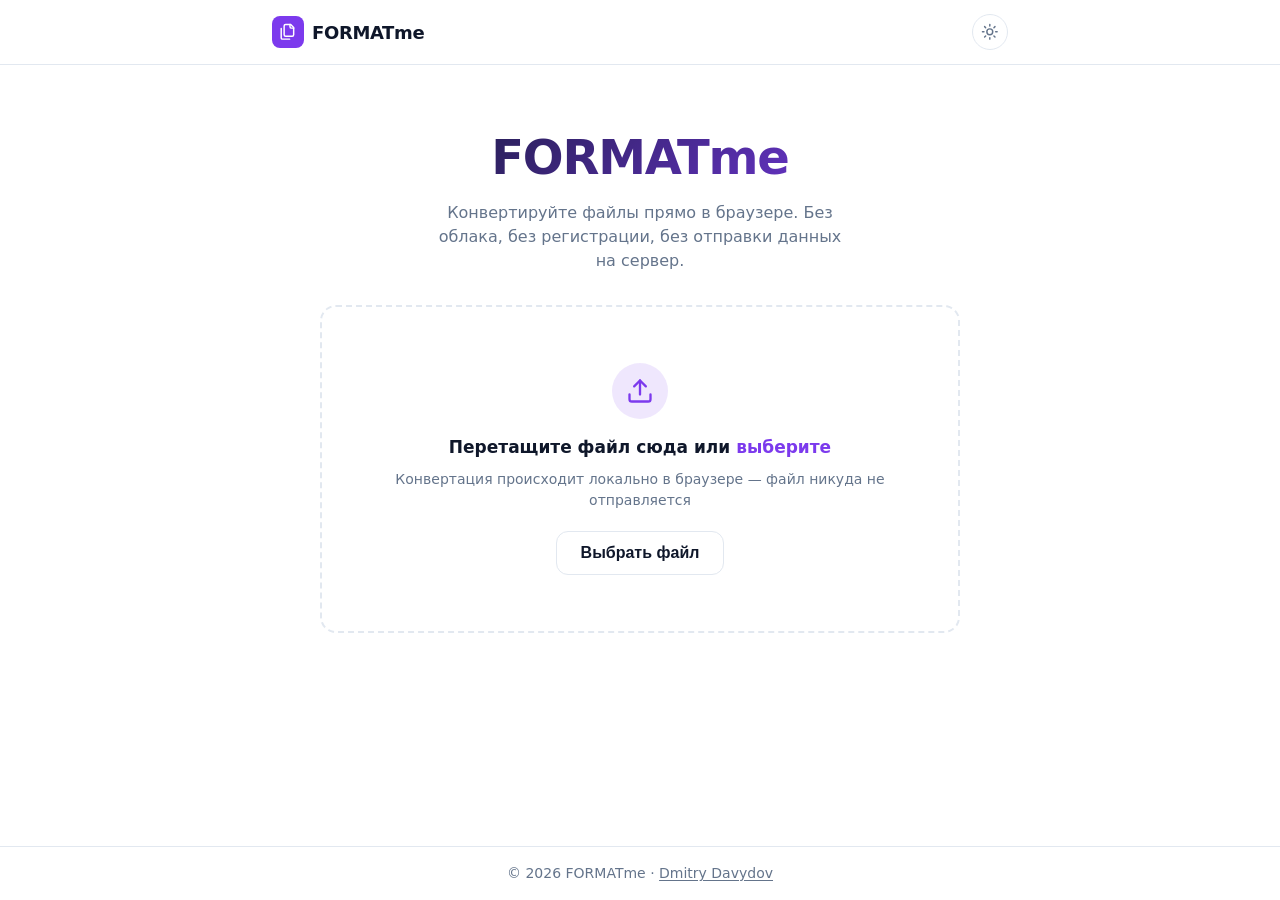
==== index.html @ 0b9e1bb4 "v1.0.0 init" ====
<!doctype html>
<html lang="ru">
  <head>
    <meta charset="utf-8" />
    <meta name="viewport" content="width=device-width, initial-scale=1" />
    <title>FORMATme — конвертация файлов в браузере</title>
    <meta
      name="description"
      content="Конвертируйте файлы прямо в браузере. Без облака, без регистрации, без отправки данных на сервер."
    />
    <link rel="stylesheet" href="style.css" />
    <script defer src="app.js"></script>
  </head>
  <body>
    <div class="page">
      <header class="header">
        <div class="header-inner">
          <a class="brand" href="#" aria-label="FORMATme">
            <span class="brand-mark" aria-hidden="true">
              <svg
                viewBox="0 0 24 24"
                fill="none"
                stroke="currentColor"
                stroke-width="2"
                stroke-linecap="round"
                stroke-linejoin="round"
              >
                <path d="M20 7h-3a2 2 0 0 1-2-2V2"></path>
                <path
                  d="M9 18a2 2 0 0 1-2-2V4a2 2 0 0 1 2-2h7l4 4v10a2 2 0 0 1-2 2Z"
                ></path>
                <path d="M3 7.6v12.8A1.6 1.6 0 0 0 4.6 22h9.8"></path>
              </svg>
            </span>
            <span class="brand-name">FORMATme</span>
          </a>
          <button
            id="theme-toggle"
            class="theme-toggle"
            type="button"
            aria-label="Переключить тему"
            title="Переключить тему"
          >
            <svg
              class="icon-sun"
              viewBox="0 0 24 24"
              fill="none"
              stroke="currentColor"
              stroke-width="2"
              stroke-linecap="round"
              stroke-linejoin="round"
              aria-hidden="true"
            >
              <circle cx="12" cy="12" r="4"></circle>
              <path d="M12 2v2"></path>
              <path d="M12 20v2"></path>
              <path d="m4.93 4.93 1.41 1.41"></path>
              <path d="m17.66 17.66 1.41 1.41"></path>
              <path d="M2 12h2"></path>
              <path d="M20 12h2"></path>
              <path d="m6.34 17.66-1.41 1.41"></path>
              <path d="m19.07 4.93-1.41 1.41"></path>
            </svg>
            <svg
              class="icon-moon"
              viewBox="0 0 24 24"
              fill="none"
              stroke="currentColor"
              stroke-width="2"
              stroke-linecap="round"
              stroke-linejoin="round"
              aria-hidden="true"
            >
              <path d="M12 3a6 6 0 0 0 9 9 9 9 0 1 1-9-9Z"></path>
            </svg>
          </button>
        </div>
      </header>

      <main class="main">
        <div class="container">
          <section class="hero">
            <h1>FORMATme</h1>
            <p class="subtitle">
              Конвертируйте файлы прямо в браузере. Без облака, без регистрации,
              без отправки данных на сервер.
            </p>
          </section>

          <section id="upload-panel" class="panel">
            <div
              id="dropzone"
              class="dropzone"
              role="button"
              tabindex="0"
              aria-label="Выбрать или перетащить файл"
            >
              <div class="dropzone-icon" aria-hidden="true">
                <svg
                  viewBox="0 0 24 24"
                  fill="none"
                  stroke="currentColor"
                  stroke-width="2"
                  stroke-linecap="round"
                  stroke-linejoin="round"
                >
                  <path d="M21 15v4a2 2 0 0 1-2 2H5a2 2 0 0 1-2-2v-4"></path>
                  <polyline points="17 8 12 3 7 8"></polyline>
                  <line x1="12" y1="3" x2="12" y2="15"></line>
                </svg>
              </div>
              <p class="dropzone-title">
                Перетащите файл сюда или&nbsp;<span class="accent"
                  >выберите</span
                >
              </p>
              <p class="dropzone-hint">
                Конвертация происходит локально в браузере — файл никуда не
                отправляется
              </p>
              <button id="pick-button" class="btn btn-lg" type="button">
                Выбрать файл
              </button>
              <input
                id="file-input"
                type="file"
                hidden
                accept="image/*,.pdf,.docx,.txt,.html,.htm,.rtf,.odt,audio/*,video/*"
              />
            </div>

            <div id="selected-card" class="card selected-card" hidden>
              <div class="selected-icon" aria-hidden="true">
                <svg
                  viewBox="0 0 24 24"
                  fill="none"
                  stroke="currentColor"
                  stroke-width="2"
                  stroke-linecap="round"
                  stroke-linejoin="round"
                >
                  <path
                    d="M14.5 2H6a2 2 0 0 0-2 2v16a2 2 0 0 0 2 2h12a2 2 0 0 0 2-2V7.5Z"
                  ></path>
                  <polyline points="14 2 14 8 20 8"></polyline>
                </svg>
              </div>
              <div class="selected-meta">
                <p id="file-name" class="selected-name"></p>
                <p id="file-size" class="selected-size"></p>
              </div>
              <button
                id="remove-file"
                class="icon-btn"
                type="button"
                aria-label="Удалить файл"
                title="Удалить файл"
              >
                <svg
                  viewBox="0 0 24 24"
                  fill="none"
                  stroke="currentColor"
                  stroke-width="2"
                  stroke-linecap="round"
                  stroke-linejoin="round"
                >
                  <path d="M18 6 6 18"></path>
                  <path d="m6 6 12 12"></path>
                </svg>
              </button>
            </div>
          </section>

          <section id="selector" class="panel selector" hidden>
            <div class="selector-label">
              <span>Доступные действия конвертации</span>
              <svg
                class="arrow"
                viewBox="0 0 24 24"
                fill="none"
                stroke="currentColor"
                stroke-width="2"
                stroke-linecap="round"
                stroke-linejoin="round"
                aria-hidden="true"
              >
                <path d="M5 12h14"></path>
                <path d="m12 5 7 7-7 7"></path>
              </svg>
            </div>

            <div id="categories" class="categories"></div>

            <div class="format-row">
              <div class="field">
                <label for="source-select">Исходный формат</label>
                <select id="source-select" class="select"></select>
              </div>
              <svg
                class="arrow arrow-mid"
                viewBox="0 0 24 24"
                fill="none"
                stroke="currentColor"
                stroke-width="2"
                stroke-linecap="round"
                stroke-linejoin="round"
                aria-hidden="true"
              >
                <path d="M5 12h14"></path>
                <path d="m12 5 7 7-7 7"></path>
              </svg>
              <div class="field">
                <label for="target-select">Целевой формат</label>
                <select id="target-select" class="select"></select>
              </div>
            </div>

            <div id="progress-wrap" class="progress-wrap" hidden>
              <div class="progress-header">
                <span>Конвертация…</span>
                <span id="progress-label">0%</span>
              </div>
              <div class="progress-track">
                <div id="progress-bar" class="progress-bar"></div>
              </div>
            </div>

            <div id="result" class="result" hidden>
              <button id="download-button" class="btn btn-lg btn-primary">
                <svg
                  viewBox="0 0 24 24"
                  fill="none"
                  stroke="currentColor"
                  stroke-width="2"
                  stroke-linecap="round"
                  stroke-linejoin="round"
                  aria-hidden="true"
                >
                  <path d="M21 15v4a2 2 0 0 1-2 2H5a2 2 0 0 1-2-2v-4"></path>
                  <polyline points="7 10 12 15 17 10"></polyline>
                  <line x1="12" y1="15" x2="12" y2="3"></line>
                </svg>
                <span id="download-label">Скачать</span>
              </button>
              <span class="result-note">
                Файл готов и хранится только на вашем устройстве
              </span>
            </div>

            <button id="convert-button" class="btn btn-lg" type="button">
              <svg
                viewBox="0 0 24 24"
                fill="none"
                stroke="currentColor"
                stroke-width="2"
                stroke-linecap="round"
                stroke-linejoin="round"
                aria-hidden="true"
              >
                <path d="M21 12a9 9 0 1 1-2.64-6.36"></path>
                <path d="M21 3v6h-6"></path>
              </svg>
              Конвертировать
            </button>

            <div id="toast" class="toast" role="status" hidden></div>
          </section>
        </div>
      </main>

      <footer class="footer">
        <div class="container">
          <p>
            © <span id="footer-year"></span> FORMATme ·
            <a
              href="https://github.com/Dmitry-prg"
              target="_blank"
              rel="noopener noreferrer"
              class="footer-link"
              >Dmitry Davydov</a
            >
          </p>
        </div>
      </footer>
    </div>
  </body>
</html>
---- style.css ----
:root {
  --background: #ffffff;
  --foreground: #0f172a;
  --card: #ffffff;
  --card-foreground: #0f172a;
  --primary: #7c3aed;
  --primary-foreground: #ffffff;
  --secondary: #f1f5f9;
  --secondary-foreground: #0f172a;
  --muted: #f1f5f9;
  --muted-foreground: #64748b;
  --border: #e2e8f0;
  --ring: #7c3aed;
  --radius: 0.75rem;
}

.dark {
  --background: #020617;
  --foreground: #f8fafc;
  --card: #0f172a;
  --card-foreground: #f8fafc;
  --primary: #a78bfa;
  --primary-foreground: #0f172a;
  --secondary: #1e293b;
  --secondary-foreground: #f8fafc;
  --muted: #1e293b;
  --muted-foreground: #94a3b8;
  --border: #1e293b;
  --ring: #a78bfa;
}

* {
  box-sizing: border-box;
}

html,
body {
  margin: 0;
  padding: 0;
}

body {
  font-family:
    ui-sans-serif,
    system-ui,
    -apple-system,
    "Segoe UI",
    Roboto,
    Helvetica,
    Arial,
    sans-serif;
  background: var(--background);
  color: var(--foreground);
  line-height: 1.5;
  -webkit-font-smoothing: antialiased;
  min-height: 100vh;
}

.page {
  display: flex;
  flex-direction: column;
  min-height: 100vh;
}

.container {
  width: 100%;
  max-width: 42rem;
  margin: 0 auto;
  padding: 0 1rem;
}

.header {
  border-bottom: 1px solid var(--border);
  background: color-mix(in srgb, var(--background) 85%, transparent);
  backdrop-filter: saturate(180%) blur(8px);
  position: sticky;
  top: 0;
  z-index: 10;
}

.header-inner {
  max-width: 48rem;
  margin: 0 auto;
  padding: 0.875rem 1rem;
  display: flex;
  align-items: center;
  justify-content: space-between;
  gap: 1rem;
}

.brand {
  display: inline-flex;
  align-items: center;
  gap: 0.5rem;
  text-decoration: none;
  color: var(--foreground);
  font-weight: 700;
  font-size: 1.125rem;
  letter-spacing: -0.02em;
}

.brand-mark {
  display: inline-flex;
  align-items: center;
  justify-content: center;
  width: 2rem;
  height: 2rem;
  border-radius: 0.5rem;
  background: var(--primary);
  color: var(--primary-foreground);
  flex-shrink: 0;
}

.brand-mark svg {
  width: 1.1rem;
  height: 1.1rem;
}

.theme-toggle {
  display: inline-flex;
  align-items: center;
  justify-content: center;
  width: 2.25rem;
  height: 2.25rem;
  border: 1px solid var(--border);
  background: var(--card);
  color: var(--muted-foreground);
  border-radius: 9999px;
  cursor: pointer;
  transition:
    color 0.15s ease,
    background-color 0.15s ease;
}

.theme-toggle:hover {
  color: var(--foreground);
  background: var(--muted);
}

.theme-toggle svg {
  width: 1.1rem;
  height: 1.1rem;
}

.icon-moon {
  display: none;
}

.dark .icon-sun {
  display: none;
}

.dark .icon-moon {
  display: block;
}

.main {
  flex: 1;
  padding: 2.5rem 0;
}

.hero {
  text-align: center;
  margin-bottom: 2rem;
}

.hero h1 {
  font-size: clamp(2.25rem, 6vw, 3rem);
  font-weight: 800;
  letter-spacing: -0.025em;
  margin: 0 0 0.5rem;
  background: linear-gradient(135deg, var(--foreground), var(--primary));
  -webkit-background-clip: text;
  background-clip: text;
  -webkit-text-fill-color: transparent;
}

.hero .subtitle {
  margin: 0 auto;
  max-width: 26rem;
  color: var(--muted-foreground);
  font-size: 1rem;
}

.panel {
  display: flex;
  flex-direction: column;
  gap: 1.5rem;
  margin-bottom: 1.5rem;
}

.dropzone {
  display: flex;
  flex-direction: column;
  align-items: center;
  justify-content: center;
  gap: 0.5rem;
  text-align: center;
  padding: 2.5rem 1rem;
  border: 2px dashed var(--border);
  border-radius: calc(var(--radius) + 0.25rem);
  background: var(--card);
  cursor: pointer;
  transition:
    border-color 0.2s ease,
    background-color 0.2s ease,
    transform 0.2s ease;
}

.dropzone:hover {
  border-color: color-mix(in srgb, var(--primary) 50%, var(--border));
}

.dropzone.dragging {
  border-color: var(--primary);
  background: color-mix(in srgb, var(--primary) 6%, var(--card));
  transform: scale(1.005);
}

.dropzone-icon {
  display: flex;
  align-items: center;
  justify-content: center;
  width: 3.5rem;
  height: 3.5rem;
  border-radius: 9999px;
  background: color-mix(in srgb, var(--primary) 12%, transparent);
  color: var(--primary);
  margin-bottom: 0.5rem;
}

.dropzone-icon svg {
  width: 1.75rem;
  height: 1.75rem;
}

.dropzone-title {
  margin: 0;
  font-weight: 600;
  font-size: 1.0625rem;
}

.accent {
  color: var(--primary);
  text-underline-offset: 4px;
}

.dropzone-hint {
  margin: 0 0 0.75rem;
  color: var(--muted-foreground);
  font-size: 0.875rem;
}

.card {
  border: 1px solid var(--border);
  background: var(--card);
  color: var(--card-foreground);
  border-radius: var(--radius);
}

.selected-card {
  display: flex;
  align-items: center;
  gap: 1rem;
  padding: 0.75rem 1rem;
}

.selected-icon {
  display: flex;
  align-items: center;
  justify-content: center;
  width: 2.75rem;
  height: 2.75rem;
  flex-shrink: 0;
  border-radius: 0.5rem;
  background: color-mix(in srgb, var(--primary) 12%, transparent);
  color: var(--primary);
}

.selected-icon svg {
  width: 1.25rem;
  height: 1.25rem;
}

.selected-meta {
  flex: 1;
  min-width: 0;
}

.selected-name {
  margin: 0;
  font-weight: 600;
  white-space: nowrap;
  overflow: hidden;
  text-overflow: ellipsis;
}

.selected-size {
  margin: 0;
  color: var(--muted-foreground);
  font-size: 0.875rem;
}

.icon-btn {
  display: inline-flex;
  align-items: center;
  justify-content: center;
  width: 2rem;
  height: 2rem;
  border: none;
  background: transparent;
  color: var(--muted-foreground);
  border-radius: 0.375rem;
  cursor: pointer;
  transition:
    color 0.15s ease,
    background-color 0.15s ease;
  flex-shrink: 0;
}

.icon-btn:hover {
  color: var(--foreground);
  background: var(--muted);
}

.icon-btn svg {
  width: 1rem;
  height: 1rem;
}

.btn {
  display: inline-flex;
  align-items: center;
  justify-content: center;
  gap: 0.5rem;
  border: 1px solid var(--border);
  background: var(--card);
  color: var(--foreground);
  font-weight: 600;
  font-size: 0.9375rem;
  padding: 0.5rem 1rem;
  border-radius: var(--radius);
  cursor: pointer;
  transition:
    background-color 0.15s ease,
    border-color 0.15s ease,
    opacity 0.15s ease;
}

.btn:hover:not(:disabled) {
  background: var(--muted);
}

.btn:disabled {
  opacity: 0.5;
  cursor: not-allowed;
}

.btn-lg {
  padding: 0.75rem 1.5rem;
  font-size: 1rem;
}

.btn-primary {
  background: var(--primary);
  color: var(--primary-foreground);
  border-color: transparent;
}

.btn-primary:hover:not(:disabled) {
  filter: brightness(1.08);
}

.btn svg {
  width: 1rem;
  height: 1rem;
}

.selector-label {
  display: flex;
  align-items: center;
  gap: 0.5rem;
  color: var(--primary);
  font-weight: 600;
  font-size: 0.9375rem;
}

.selector-label .arrow {
  width: 1rem;
  height: 1rem;
  flex-shrink: 0;
}

.categories {
  display: grid;
  grid-template-columns: repeat(auto-fit, minmax(12rem, 1fr));
  gap: 0.75rem;
}

.category-card {
  display: flex;
  align-items: center;
  gap: 0.75rem;
  padding: 0.875rem 1rem;
  border: 1px solid var(--border);
  border-radius: var(--radius);
  background: var(--card);
  cursor: pointer;
  transition:
    box-shadow 0.15s ease,
    border-color 0.15s ease;
}

.category-card:hover {
  box-shadow: 0 4px 12px color-mix(in srgb, var(--foreground) 10%, transparent);
}

.category-card.active {
  border: 2px solid var(--ring);
  padding: 0.8125rem 0.9375rem;
}

.category-card.disabled {
  pointer-events: none;
  cursor: not-allowed;
  opacity: 0.5;
}

.category-icon {
  display: flex;
  align-items: center;
  justify-content: center;
  width: 2.5rem;
  height: 2.5rem;
  flex-shrink: 0;
  border-radius: 0.5rem;
  background: var(--secondary);
  color: var(--secondary-foreground);
}

.category-card.active .category-icon {
  background: var(--primary);
  color: var(--primary-foreground);
}

.category-icon svg {
  width: 1.25rem;
  height: 1.25rem;
}

.category-name {
  font-weight: 600;
}

.category-desc {
  font-size: 0.8125rem;
  color: var(--muted-foreground);
}

.format-row {
  display: flex;
  flex-direction: column;
  gap: 1rem;
}

.field {
  display: flex;
  flex-direction: column;
  gap: 0.375rem;
}

.field label {
  font-size: 0.875rem;
  font-weight: 600;
}

.select {
  appearance: none;
  -webkit-appearance: none;
  background-color: var(--card);
  color: var(--foreground);
  border: 1px solid var(--border);
  border-radius: var(--radius);
  padding: 0.625rem 2rem 0.625rem 0.75rem;
  font-size: 0.9375rem;
  font-family: inherit;
  background-image: url("data:image/svg+xml,%3Csvg xmlns='http://www.w3.org/2000/svg' width='16' height='16' viewBox='0 0 24 24' fill='none' stroke='%2364748b' stroke-width='2' stroke-linecap='round' stroke-linejoin='round'%3E%3Cpath d='m6 9 6 6 6-6'/%3E%3C/svg%3E");
  background-repeat: no-repeat;
  background-position: right 0.5rem center;
  cursor: pointer;
}

.select:disabled {
  opacity: 0.5;
  cursor: not-allowed;
}

.select:focus {
  outline: 2px solid var(--ring);
  outline-offset: 1px;
}

.arrow-mid {
  width: 1rem;
  height: 1rem;
  color: var(--muted-foreground);
  align-self: center;
  transform: rotate(90deg);
}

.progress-wrap {
  display: flex;
  flex-direction: column;
  gap: 0.5rem;
}

.progress-header {
  display: flex;
  align-items: center;
  justify-content: space-between;
  font-size: 0.875rem;
}

.progress-header span:first-child {
  font-weight: 600;
}

.progress-header span:last-child {
  color: var(--muted-foreground);
}

.progress-track {
  height: 0.625rem;
  background: var(--secondary);
  border-radius: 9999px;
  overflow: hidden;
}

.progress-bar {
  height: 100%;
  background: var(--primary);
  border-radius: 9999px;
  width: 0%;
  transition: width 0.2s ease;
}

.result {
  display: flex;
  flex-direction: column;
  align-items: flex-start;
  gap: 0.5rem;
}

.result-note {
  font-size: 0.875rem;
  color: var(--muted-foreground);
}

.toast {
  position: fixed;
  bottom: 1rem;
  left: 50%;
  transform: translateX(-50%);
  background: var(--foreground);
  color: var(--background);
  font-size: 0.875rem;
  font-weight: 500;
  padding: 0.75rem 1rem;
  border-radius: var(--radius);
  box-shadow: 0 8px 24px rgba(0, 0, 0, 0.2);
  max-width: calc(100vw - 2rem);
  text-align: center;
  z-index: 100;
}

.footer {
  border-top: 1px solid var(--border);
  padding: 1rem 0;
  color: var(--muted-foreground);
  font-size: 0.875rem;
  text-align: center;
}

.footer p {
  margin: 0;
}

.footer-link {
  color: var(--muted-foreground);
  text-decoration: underline;
  text-underline-offset: 2px;
  transition: color 0.15s ease;
}

.footer-link:hover {
  color: var(--foreground);
}

@media (min-width: 640px) {
  .main {
    padding: 3.5rem 0;
  }

  .dropzone {
    padding: 3.5rem 1.5rem;
  }

  .format-row {
    flex-direction: row;
    align-items: flex-end;
  }

  .arrow-mid {
    transform: none;
    margin-bottom: 0.875rem;
  }

  .result {
    flex-direction: row;
    align-items: center;
  }
}

[hidden] {
  display: none !important;
}
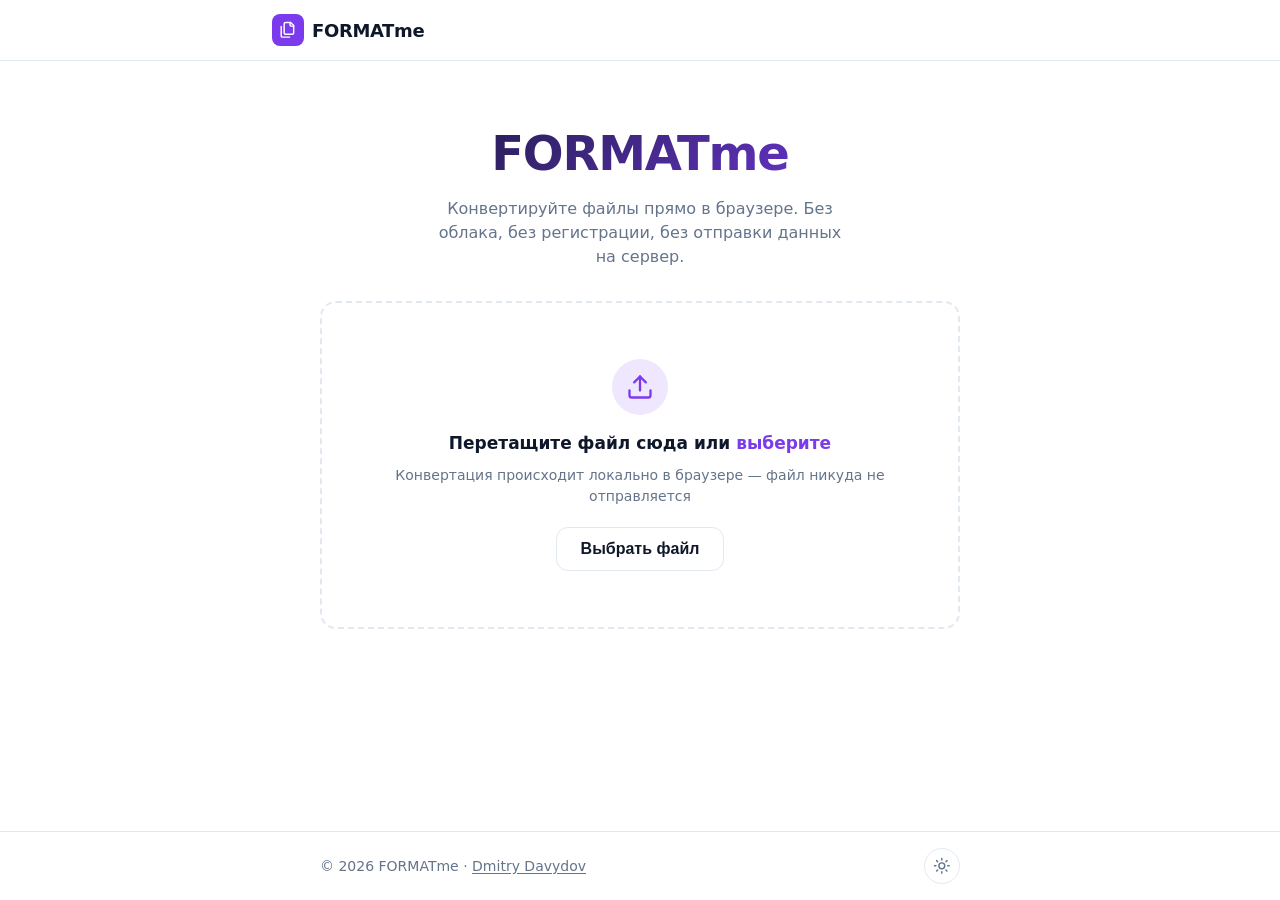
==== commit 05296128: "v1.2.0" ====
--- a/index.html
+++ b/index.html
@@ -8,6 +8,14 @@
       name="description"
       content="Конвертируйте файлы прямо в браузере. Без облака, без регистрации, без отправки данных на сервер."
     />
+    <meta name="theme-color" content="#3969d9" />
+    <meta name="mobile-web-app-capable" content="yes" />
+    <meta name="apple-mobile-web-app-capable" content="yes" />
+    <meta name="apple-mobile-web-app-status-bar-style" content="default" />
+    <meta name="apple-mobile-web-app-title" content="FORMATme" />
+    <link rel="manifest" href="manifest.webmanifest" />
+    <link rel="icon" type="image/png" href="icons/icon-192.png" />
+    <link rel="apple-touch-icon" href="icons/apple-touch-icon.png" />
     <link rel="stylesheet" href="style.css" />
     <script defer src="app.js"></script>
   </head>
@@ -34,46 +42,6 @@
             </span>
             <span class="brand-name">FORMATme</span>
           </a>
-          <button
-            id="theme-toggle"
-            class="theme-toggle"
-            type="button"
-            aria-label="Переключить тему"
-            title="Переключить тему"
-          >
-            <svg
-              class="icon-sun"
-              viewBox="0 0 24 24"
-              fill="none"
-              stroke="currentColor"
-              stroke-width="2"
-              stroke-linecap="round"
-              stroke-linejoin="round"
-              aria-hidden="true"
-            >
-              <circle cx="12" cy="12" r="4"></circle>
-              <path d="M12 2v2"></path>
-              <path d="M12 20v2"></path>
-              <path d="m4.93 4.93 1.41 1.41"></path>
-              <path d="m17.66 17.66 1.41 1.41"></path>
-              <path d="M2 12h2"></path>
-              <path d="M20 12h2"></path>
-              <path d="m6.34 17.66-1.41 1.41"></path>
-              <path d="m19.07 4.93-1.41 1.41"></path>
-            </svg>
-            <svg
-              class="icon-moon"
-              viewBox="0 0 24 24"
-              fill="none"
-              stroke="currentColor"
-              stroke-width="2"
-              stroke-linecap="round"
-              stroke-linejoin="round"
-              aria-hidden="true"
-            >
-              <path d="M12 3a6 6 0 0 0 9 9 9 9 0 1 1-9-9Z"></path>
-            </svg>
-          </button>
         </div>
       </header>
 
@@ -269,7 +237,7 @@
       </main>
 
       <footer class="footer">
-        <div class="container">
+        <div class="container footer-inner">
           <p>
             © <span id="footer-year"></span> FORMATme ·
             <a
@@ -280,6 +248,72 @@
               >Dmitry Davydov</a
             >
           </p>
+          <div class="footer-controls">
+            <button
+              id="share-button"
+              class="theme-toggle"
+              type="button"
+              aria-label="Поделиться"
+              title="Поделиться"
+              hidden
+            >
+              <svg
+                viewBox="0 0 24 24"
+                fill="none"
+                stroke="currentColor"
+                stroke-width="2"
+                stroke-linecap="round"
+                stroke-linejoin="round"
+                aria-hidden="true"
+              >
+                <circle cx="18" cy="5" r="3"></circle>
+                <circle cx="6" cy="12" r="3"></circle>
+                <circle cx="18" cy="19" r="3"></circle>
+                <line x1="8.59" x2="15.42" y1="13.51" y2="17.49"></line>
+                <line x1="15.41" x2="8.59" y1="6.51" y2="10.49"></line>
+              </svg>
+            </button>
+            <button
+              id="theme-toggle"
+              class="theme-toggle"
+              type="button"
+              aria-label="Переключить тему"
+              title="Переключить тему"
+            >
+              <svg
+                class="icon-sun"
+                viewBox="0 0 24 24"
+                fill="none"
+                stroke="currentColor"
+                stroke-width="2"
+                stroke-linecap="round"
+                stroke-linejoin="round"
+                aria-hidden="true"
+              >
+                <circle cx="12" cy="12" r="4"></circle>
+                <path d="M12 2v2"></path>
+                <path d="M12 20v2"></path>
+                <path d="m4.93 4.93 1.41 1.41"></path>
+                <path d="m17.66 17.66 1.41 1.41"></path>
+                <path d="M2 12h2"></path>
+                <path d="M20 12h2"></path>
+                <path d="m6.34 17.66-1.41 1.41"></path>
+                <path d="m19.07 4.93-1.41 1.41"></path>
+              </svg>
+              <svg
+                class="icon-moon"
+                viewBox="0 0 24 24"
+                fill="none"
+                stroke="currentColor"
+                stroke-width="2"
+                stroke-linecap="round"
+                stroke-linejoin="round"
+                aria-hidden="true"
+              >
+                <path d="M12 3a6 6 0 0 0 9 9 9 9 0 1 1-9-9Z"></path>
+              </svg>
+            </button>
+          </div>
         </div>
       </footer>
     </div>
--- a/style.css
+++ b/style.css
@@ -578,11 +578,24 @@
   padding: 1rem 0;
   color: var(--muted-foreground);
   font-size: 0.875rem;
-  text-align: center;
+}
+
+.footer-inner {
+  display: flex;
+  flex-direction: column;
+  align-items: center;
+  justify-content: space-between;
+  gap: 0.75rem;
 }
 
 .footer p {
   margin: 0;
+}
+
+.footer-controls {
+  display: inline-flex;
+  align-items: center;
+  gap: 0.5rem;
 }
 
 .footer-link {
@@ -601,6 +614,11 @@
     padding: 3.5rem 0;
   }
 
+  .footer-inner {
+    flex-direction: row;
+    text-align: left;
+  }
+
   .dropzone {
     padding: 3.5rem 1.5rem;
   }
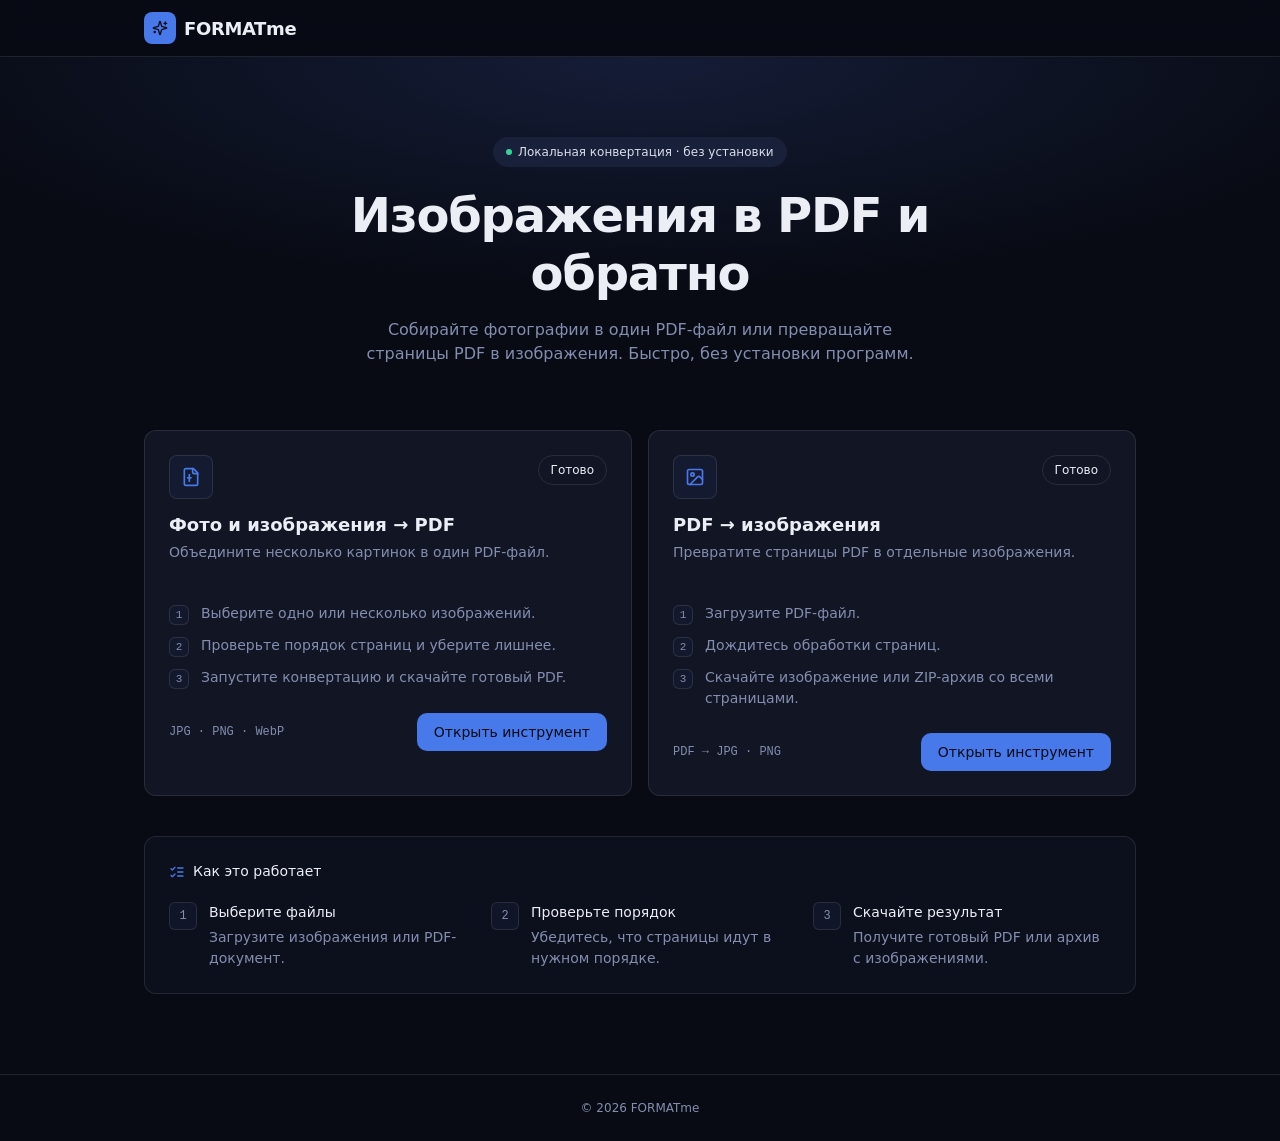
==== commit b7250ef1: "new beta" ====
--- a/index.html
+++ b/index.html
@@ -3,199 +3,113 @@
   <head>
     <meta charset="utf-8" />
     <meta name="viewport" content="width=device-width, initial-scale=1" />
-    <title>FORMATme — конвертация файлов в браузере</title>
+    <title>FORMATme — изображения в PDF и обратно</title>
     <meta
       name="description"
-      content="Конвертируйте файлы прямо в браузере. Без облака, без регистрации, без отправки данных на сервер."
-    />
-    <meta name="theme-color" content="#3969d9" />
-    <meta name="mobile-web-app-capable" content="yes" />
+      content="Преобразуйте изображения в PDF и обратно локально в браузере. Быстро, бесплатно и без установки программ."
+    />
+    <meta name="application-name" content="FORMATme" />
+    <meta name="theme-color" content="#080b14" />
+    <link rel="manifest" href="./manifest.webmanifest" />
+    <link
+      rel="icon"
+      type="image/png"
+      sizes="192x192"
+      href="./icons/icon-192.png"
+    />
+    <link
+      rel="icon"
+      type="image/png"
+      sizes="512x512"
+      href="./icons/icon-512.png"
+    />
+    <link rel="apple-touch-icon" href="./icons/apple-touch-icon.png" />
     <meta name="apple-mobile-web-app-capable" content="yes" />
-    <meta name="apple-mobile-web-app-status-bar-style" content="default" />
     <meta name="apple-mobile-web-app-title" content="FORMATme" />
-    <link rel="manifest" href="manifest.webmanifest" />
-    <link rel="icon" type="image/png" href="icons/icon-192.png" />
-    <link rel="apple-touch-icon" href="icons/apple-touch-icon.png" />
-    <link rel="stylesheet" href="style.css" />
-    <script defer src="app.js"></script>
+    <meta
+      name="apple-mobile-web-app-status-bar-style"
+      content="black-translucent"
+    />
+    <link rel="stylesheet" href="./css/style.css" />
   </head>
   <body>
-    <div class="page">
-      <header class="header">
-        <div class="header-inner">
-          <a class="brand" href="#" aria-label="FORMATme">
-            <span class="brand-mark" aria-hidden="true">
-              <svg
-                viewBox="0 0 24 24"
-                fill="none"
-                stroke="currentColor"
-                stroke-width="2"
-                stroke-linecap="round"
-                stroke-linejoin="round"
-              >
-                <path d="M20 7h-3a2 2 0 0 1-2-2V2"></path>
-                <path
-                  d="M9 18a2 2 0 0 1-2-2V4a2 2 0 0 1 2-2h7l4 4v10a2 2 0 0 1-2 2Z"
-                ></path>
-                <path d="M3 7.6v12.8A1.6 1.6 0 0 0 4.6 22h9.8"></path>
-              </svg>
-            </span>
-            <span class="brand-name">FORMATme</span>
-          </a>
-        </div>
-      </header>
-
-      <main class="main">
-        <div class="container">
-          <section class="hero">
-            <h1>FORMATme</h1>
-            <p class="subtitle">
-              Конвертируйте файлы прямо в браузере. Без облака, без регистрации,
-              без отправки данных на сервер.
-            </p>
-          </section>
-
-          <section id="upload-panel" class="panel">
-            <div
-              id="dropzone"
-              class="dropzone"
-              role="button"
-              tabindex="0"
-              aria-label="Выбрать или перетащить файл"
+    <header class="site-header">
+      <div class="container header-inner">
+        <a class="brand" href="./index.html">
+          <span class="brand-mark">
+            <svg
+              class="icon"
+              width="16"
+              height="16"
+              viewBox="0 0 24 24"
+              fill="none"
+              stroke="currentColor"
+              stroke-width="2"
+              stroke-linecap="round"
+              stroke-linejoin="round"
+              aria-hidden="true"
             >
-              <div class="dropzone-icon" aria-hidden="true">
+              <path
+                d="M9.937 15.5A2 2 0 0 0 8.5 14.063l-6.135-1.582a.5.5 0 0 1 0-.962L8.5 9.936A2 2 0 0 0 9.937 8.5l1.582-6.135a.5.5 0 0 1 .963 0L14.063 8.5A2 2 0 0 0 15.5 9.937l6.135 1.581a.5.5 0 0 1 0 .964L15.5 14.063a2 2 0 0 0-1.437 1.437l-1.582 6.135a.5.5 0 0 1-.963 0z"
+              />
+              <path d="M20 3v4" />
+              <path d="M22 5h-4" />
+              <path d="M4 17v2" />
+              <path d="M5 18H3" />
+            </svg>
+          </span>
+          FORMATme
+        </a>
+        <button
+          id="install-btn"
+          type="button"
+          class="btn btn-outline btn-sm hidden"
+        >
+          <svg
+            class="icon"
+            width="16"
+            height="16"
+            viewBox="0 0 24 24"
+            fill="none"
+            stroke="currentColor"
+            stroke-width="2"
+            stroke-linecap="round"
+            stroke-linejoin="round"
+            aria-hidden="true"
+          >
+            <path d="M21 15v4a2 2 0 0 1-2 2H5a2 2 0 0 1-2-2v-4" />
+            <path d="m7 10 5 5 5-5" />
+            <path d="M12 15V3" />
+          </svg>
+          Установить
+        </button>
+      </div>
+    </header>
+
+    <main class="page">
+      <div class="page-glow" aria-hidden="true"></div>
+
+      <section class="hero">
+        <span class="badge badge-secondary">
+          <span class="pulse-dot" aria-hidden="true"></span>
+          Локальная конвертация · без установки
+        </span>
+        <h1>Изображения в PDF и обратно</h1>
+        <p class="hero-description">
+          Собирайте фотографии в один PDF-файл или превращайте страницы PDF в
+          изображения. Быстро, без установки программ.
+        </p>
+      </section>
+
+      <section class="tools-grid container">
+        <article class="card card-hover">
+          <div class="card-header">
+            <div class="tool-head">
+              <div class="tool-icon">
                 <svg
-                  viewBox="0 0 24 24"
-                  fill="none"
-                  stroke="currentColor"
-                  stroke-width="2"
-                  stroke-linecap="round"
-                  stroke-linejoin="round"
-                >
-                  <path d="M21 15v4a2 2 0 0 1-2 2H5a2 2 0 0 1-2-2v-4"></path>
-                  <polyline points="17 8 12 3 7 8"></polyline>
-                  <line x1="12" y1="3" x2="12" y2="15"></line>
-                </svg>
-              </div>
-              <p class="dropzone-title">
-                Перетащите файл сюда или&nbsp;<span class="accent"
-                  >выберите</span
-                >
-              </p>
-              <p class="dropzone-hint">
-                Конвертация происходит локально в браузере — файл никуда не
-                отправляется
-              </p>
-              <button id="pick-button" class="btn btn-lg" type="button">
-                Выбрать файл
-              </button>
-              <input
-                id="file-input"
-                type="file"
-                hidden
-                accept="image/*,.pdf,.docx,.txt,.html,.htm,.rtf,.odt,audio/*,video/*"
-              />
-            </div>
-
-            <div id="selected-card" class="card selected-card" hidden>
-              <div class="selected-icon" aria-hidden="true">
-                <svg
-                  viewBox="0 0 24 24"
-                  fill="none"
-                  stroke="currentColor"
-                  stroke-width="2"
-                  stroke-linecap="round"
-                  stroke-linejoin="round"
-                >
-                  <path
-                    d="M14.5 2H6a2 2 0 0 0-2 2v16a2 2 0 0 0 2 2h12a2 2 0 0 0 2-2V7.5Z"
-                  ></path>
-                  <polyline points="14 2 14 8 20 8"></polyline>
-                </svg>
-              </div>
-              <div class="selected-meta">
-                <p id="file-name" class="selected-name"></p>
-                <p id="file-size" class="selected-size"></p>
-              </div>
-              <button
-                id="remove-file"
-                class="icon-btn"
-                type="button"
-                aria-label="Удалить файл"
-                title="Удалить файл"
-              >
-                <svg
-                  viewBox="0 0 24 24"
-                  fill="none"
-                  stroke="currentColor"
-                  stroke-width="2"
-                  stroke-linecap="round"
-                  stroke-linejoin="round"
-                >
-                  <path d="M18 6 6 18"></path>
-                  <path d="m6 6 12 12"></path>
-                </svg>
-              </button>
-            </div>
-          </section>
-
-          <section id="selector" class="panel selector" hidden>
-            <div class="selector-label">
-              <span>Доступные действия конвертации</span>
-              <svg
-                class="arrow"
-                viewBox="0 0 24 24"
-                fill="none"
-                stroke="currentColor"
-                stroke-width="2"
-                stroke-linecap="round"
-                stroke-linejoin="round"
-                aria-hidden="true"
-              >
-                <path d="M5 12h14"></path>
-                <path d="m12 5 7 7-7 7"></path>
-              </svg>
-            </div>
-
-            <div id="categories" class="categories"></div>
-
-            <div class="format-row">
-              <div class="field">
-                <label for="source-select">Исходный формат</label>
-                <select id="source-select" class="select"></select>
-              </div>
-              <svg
-                class="arrow arrow-mid"
-                viewBox="0 0 24 24"
-                fill="none"
-                stroke="currentColor"
-                stroke-width="2"
-                stroke-linecap="round"
-                stroke-linejoin="round"
-                aria-hidden="true"
-              >
-                <path d="M5 12h14"></path>
-                <path d="m12 5 7 7-7 7"></path>
-              </svg>
-              <div class="field">
-                <label for="target-select">Целевой формат</label>
-                <select id="target-select" class="select"></select>
-              </div>
-            </div>
-
-            <div id="progress-wrap" class="progress-wrap" hidden>
-              <div class="progress-header">
-                <span>Конвертация…</span>
-                <span id="progress-label">0%</span>
-              </div>
-              <div class="progress-track">
-                <div id="progress-bar" class="progress-bar"></div>
-              </div>
-            </div>
-
-            <div id="result" class="result" hidden>
-              <button id="download-button" class="btn btn-lg btn-primary">
-                <svg
+                  class="icon"
+                  width="20"
+                  height="20"
                   viewBox="0 0 24 24"
                   fill="none"
                   stroke="currentColor"
@@ -204,118 +118,158 @@
                   stroke-linejoin="round"
                   aria-hidden="true"
                 >
-                  <path d="M21 15v4a2 2 0 0 1-2 2H5a2 2 0 0 1-2-2v-4"></path>
-                  <polyline points="7 10 12 15 17 10"></polyline>
-                  <line x1="12" y1="15" x2="12" y2="3"></line>
+                  <path
+                    d="M15 2H6a2 2 0 0 0-2 2v16a2 2 0 0 0 2 2h12a2 2 0 0 0 2-2V7Z"
+                  />
+                  <path d="M14 2v4a2 2 0 0 0 2 2h4" />
+                  <path d="M10 9v8" />
+                  <path d="M8 13h4" />
                 </svg>
-                <span id="download-label">Скачать</span>
-              </button>
-              <span class="result-note">
-                Файл готов и хранится только на вашем устройстве
-              </span>
-            </div>
-
-            <button id="convert-button" class="btn btn-lg" type="button">
-              <svg
-                viewBox="0 0 24 24"
-                fill="none"
-                stroke="currentColor"
-                stroke-width="2"
-                stroke-linecap="round"
-                stroke-linejoin="round"
-                aria-hidden="true"
-              >
-                <path d="M21 12a9 9 0 1 1-2.64-6.36"></path>
-                <path d="M21 3v6h-6"></path>
-              </svg>
-              Конвертировать
-            </button>
-
-            <div id="toast" class="toast" role="status" hidden></div>
-          </section>
+              </div>
+              <span class="badge">Готово</span>
+            </div>
+            <h2 class="tool-card-title">Фото и изображения → PDF</h2>
+            <p class="card-description">
+              Объедините несколько картинок в один PDF-файл.
+            </p>
+          </div>
+          <div class="card-content">
+            <ol class="steps">
+              <li>
+                <span class="step-num">1</span>
+                <span>Выберите одно или несколько изображений.</span>
+              </li>
+              <li>
+                <span class="step-num">2</span>
+                <span>Проверьте порядок страниц и уберите лишнее.</span>
+              </li>
+              <li>
+                <span class="step-num">3</span>
+                <span>Запустите конвертацию и скачайте готовый PDF.</span>
+              </li>
+            </ol>
+          </div>
+          <div class="card-footer card-footer-row">
+            <span class="formats">JPG · PNG · WebP</span>
+            <a class="btn btn-primary" href="./images-to-pdf.html">
+              Открыть инструмент
+            </a>
+          </div>
+        </article>
+
+        <article class="card card-hover">
+          <div class="card-header">
+            <div class="tool-head">
+              <div class="tool-icon">
+                <svg
+                  class="icon"
+                  width="20"
+                  height="20"
+                  viewBox="0 0 24 24"
+                  fill="none"
+                  stroke="currentColor"
+                  stroke-width="2"
+                  stroke-linecap="round"
+                  stroke-linejoin="round"
+                  aria-hidden="true"
+                >
+                  <rect width="18" height="18" x="3" y="3" rx="2" ry="2" />
+                  <circle cx="9" cy="9" r="2" />
+                  <path d="m21 15-3.086-3.086a2 2 0 0 0-2.828 0L6 21" />
+                </svg>
+              </div>
+              <span class="badge">Готово</span>
+            </div>
+            <h2 class="tool-card-title">PDF → изображения</h2>
+            <p class="card-description">
+              Превратите страницы PDF в отдельные изображения.
+            </p>
+          </div>
+          <div class="card-content">
+            <ol class="steps">
+              <li>
+                <span class="step-num">1</span>
+                <span>Загрузите PDF-файл.</span>
+              </li>
+              <li>
+                <span class="step-num">2</span>
+                <span>Дождитесь обработки страниц.</span>
+              </li>
+              <li>
+                <span class="step-num">3</span>
+                <span>
+                  Скачайте изображение или ZIP-архив со всеми страницами.
+                </span>
+              </li>
+            </ol>
+          </div>
+          <div class="card-footer card-footer-row">
+            <span class="formats">PDF → JPG · PNG</span>
+            <a class="btn btn-primary" href="./pdf-to-images.html">
+              Открыть инструмент
+            </a>
+          </div>
+        </article>
+      </section>
+
+      <section class="how-it-works container">
+        <div class="how-box">
+          <div class="how-title">
+            <svg
+              class="icon"
+              width="16"
+              height="16"
+              viewBox="0 0 24 24"
+              fill="none"
+              stroke="currentColor"
+              stroke-width="2"
+              stroke-linecap="round"
+              stroke-linejoin="round"
+              aria-hidden="true"
+            >
+              <path d="m3 17 2 2 4-4" />
+              <path d="m3 7 2 2 4-4" />
+              <path d="M13 6h8" />
+              <path d="M13 12h8" />
+              <path d="M13 18h8" />
+            </svg>
+            Как это работает
+          </div>
+          <div class="how-grid">
+            <div class="how-item">
+              <span class="step-num">1</span>
+              <div>
+                <h3>Выберите файлы</h3>
+                <p>Загрузите изображения или PDF-документ.</p>
+              </div>
+            </div>
+            <div class="how-item">
+              <span class="step-num">2</span>
+              <div>
+                <h3>Проверьте порядок</h3>
+                <p>Убедитесь, что страницы идут в нужном порядке.</p>
+              </div>
+            </div>
+            <div class="how-item">
+              <span class="step-num">3</span>
+              <div>
+                <h3>Скачайте результат</h3>
+                <p>Получите готовый PDF или архив с изображениями.</p>
+              </div>
+            </div>
+          </div>
         </div>
-      </main>
-
-      <footer class="footer">
-        <div class="container footer-inner">
-          <p>
-            © <span id="footer-year"></span> FORMATme ·
-            <a
-              href="https://github.com/Dmitry-prg"
-              target="_blank"
-              rel="noopener noreferrer"
-              class="footer-link"
-              >Dmitry Davydov</a
-            >
-          </p>
-          <div class="footer-controls">
-            <button
-              id="share-button"
-              class="theme-toggle"
-              type="button"
-              aria-label="Поделиться"
-              title="Поделиться"
-              hidden
-            >
-              <svg
-                viewBox="0 0 24 24"
-                fill="none"
-                stroke="currentColor"
-                stroke-width="2"
-                stroke-linecap="round"
-                stroke-linejoin="round"
-                aria-hidden="true"
-              >
-                <circle cx="18" cy="5" r="3"></circle>
-                <circle cx="6" cy="12" r="3"></circle>
-                <circle cx="18" cy="19" r="3"></circle>
-                <line x1="8.59" x2="15.42" y1="13.51" y2="17.49"></line>
-                <line x1="15.41" x2="8.59" y1="6.51" y2="10.49"></line>
-              </svg>
-            </button>
-            <button
-              id="theme-toggle"
-              class="theme-toggle"
-              type="button"
-              aria-label="Переключить тему"
-              title="Переключить тему"
-            >
-              <svg
-                class="icon-sun"
-                viewBox="0 0 24 24"
-                fill="none"
-                stroke="currentColor"
-                stroke-width="2"
-                stroke-linecap="round"
-                stroke-linejoin="round"
-                aria-hidden="true"
-              >
-                <circle cx="12" cy="12" r="4"></circle>
-                <path d="M12 2v2"></path>
-                <path d="M12 20v2"></path>
-                <path d="m4.93 4.93 1.41 1.41"></path>
-                <path d="m17.66 17.66 1.41 1.41"></path>
-                <path d="M2 12h2"></path>
-                <path d="M20 12h2"></path>
-                <path d="m6.34 17.66-1.41 1.41"></path>
-                <path d="m19.07 4.93-1.41 1.41"></path>
-              </svg>
-              <svg
-                class="icon-moon"
-                viewBox="0 0 24 24"
-                fill="none"
-                stroke="currentColor"
-                stroke-width="2"
-                stroke-linecap="round"
-                stroke-linejoin="round"
-                aria-hidden="true"
-              >
-                <path d="M12 3a6 6 0 0 0 9 9 9 9 0 1 1-9-9Z"></path>
-              </svg>
-            </button>
-          </div>
-        </div>
-      </footer>
-    </div>
+      </section>
+    </main>
+
+    <footer class="site-footer">
+      <div class="container footer-inner">
+        © <span data-year></span> FORMATme
+      </div>
+    </footer>
+
+    <div class="toast-viewport" id="toast-viewport" aria-live="polite"></div>
+
+    <script src="./js/app.js"></script>
   </body>
 </html>
--- a/css/style.css
+++ b/css/style.css
@@ -0,0 +1,966 @@
+*,
+*::before,
+*::after {
+  box-sizing: border-box;
+}
+
+html {
+  line-height: 1.5;
+  -webkit-text-size-adjust: 100%;
+}
+
+body {
+  margin: 0;
+  min-height: 100vh;
+  display: flex;
+  flex-direction: column;
+  background-color: var(--background);
+  color: var(--foreground);
+  font-family:
+    ui-sans-serif,
+    system-ui,
+    -apple-system,
+    "Segoe UI",
+    Roboto,
+    "Helvetica Neue",
+    Arial,
+    sans-serif;
+  font-size: 16px;
+  -webkit-font-smoothing: antialiased;
+}
+
+a {
+  color: inherit;
+  text-decoration: none;
+}
+
+button {
+  font: inherit;
+}
+
+img {
+  max-width: 100%;
+}
+
+h1,
+h2,
+h3,
+p {
+  margin: 0;
+}
+
+:root {
+  --background: #080b14;
+  --background: oklch(0.15 0.02 270);
+  --foreground: #eceef5;
+  --foreground: oklch(0.95 0.01 270);
+  --card: #111524;
+  --card: oklch(0.2 0.03 270);
+  --card-foreground: #eceef5;
+  --card-foreground: oklch(0.95 0.01 270);
+  --primary: #4779ea;
+  --primary: oklch(0.6 0.18 264);
+  --primary-foreground: #080b14;
+  --primary-foreground: oklch(0.15 0.02 270);
+  --secondary: #18203a;
+  --secondary: oklch(0.25 0.05 270);
+  --secondary-foreground: #d9deec;
+  --secondary-foreground: oklch(0.9 0.02 270);
+  --muted: #18203a;
+  --muted: oklch(0.25 0.05 270);
+  --muted-foreground: #838eae;
+  --muted-foreground: oklch(0.65 0.05 270);
+  --accent: #18203a;
+  --accent: oklch(0.25 0.05 270);
+  --accent-foreground: #d9deec;
+  --accent-foreground: oklch(0.9 0.02 270);
+  --destructive: #e62b34;
+  --destructive: oklch(0.6 0.22 25);
+  --border: rgba(255, 255, 255, 0.1);
+  --input: rgba(255, 255, 255, 0.15);
+  --ring: #4779ea;
+  --ring: oklch(0.6 0.18 264);
+  --radius: 0.75rem;
+  --success: #34d399;
+  --font-mono:
+    ui-monospace, SFMono-Regular, Menlo, Monaco, Consolas, "Liberation Mono",
+    monospace;
+}
+
+.container {
+  width: 100%;
+  max-width: 64rem;
+  margin: 0 auto;
+  padding-left: 1rem;
+  padding-right: 1rem;
+}
+
+.container-narrow {
+  max-width: 48rem;
+}
+
+/* ---------- Header ---------- */
+
+.site-header {
+  position: sticky;
+  top: 0;
+  z-index: 50;
+  width: 100%;
+  border-bottom: 1px solid var(--border);
+  background-color: color-mix(in srgb, var(--background) 80%, transparent);
+  backdrop-filter: blur(12px);
+}
+
+.header-inner {
+  height: 3.5rem;
+  display: flex;
+  align-items: center;
+  justify-content: space-between;
+  gap: 0.75rem;
+}
+
+.brand {
+  display: inline-flex;
+  align-items: center;
+  gap: 0.5rem;
+  font-size: 1.125rem;
+  font-weight: 600;
+  letter-spacing: -0.02em;
+}
+
+.brand-mark {
+  display: flex;
+  height: 2rem;
+  width: 2rem;
+  align-items: center;
+  justify-content: center;
+  border-radius: 0.5rem;
+  background-color: var(--primary);
+  color: var(--primary-foreground);
+}
+
+/* ---------- Buttons ---------- */
+
+.btn {
+  display: inline-flex;
+  align-items: center;
+  justify-content: center;
+  gap: 0.5rem;
+  border-radius: calc(var(--radius) - 2px);
+  border: 1px solid transparent;
+  font-size: 0.875rem;
+  font-weight: 500;
+  line-height: 1.25rem;
+  padding: 0.5rem 1rem;
+  cursor: pointer;
+  transition:
+    background-color 0.15s ease,
+    border-color 0.15s ease,
+    color 0.15s ease;
+}
+
+.btn:disabled {
+  opacity: 0.5;
+  cursor: not-allowed;
+}
+
+.btn-primary {
+  background-color: var(--primary);
+  color: var(--primary-foreground);
+}
+
+.btn-primary:hover:not(:disabled) {
+  background-color: color-mix(in srgb, var(--primary) 90%, white);
+}
+
+.btn-outline {
+  border-color: var(--input);
+  background-color: transparent;
+  color: var(--foreground);
+}
+
+.btn-outline:hover:not(:disabled) {
+  background-color: var(--muted);
+}
+
+.btn-ghost {
+  background-color: transparent;
+  color: var(--foreground);
+}
+
+.btn-ghost:hover:not(:disabled) {
+  background-color: var(--muted);
+}
+
+.btn-sm {
+  height: 2rem;
+  padding: 0 0.75rem;
+  font-size: 0.8125rem;
+}
+
+.btn-icon {
+  padding: 0.375rem;
+}
+
+.btn .icon {
+  flex-shrink: 0;
+}
+
+.icon {
+  display: inline-block;
+  vertical-align: middle;
+}
+
+/* ---------- Badge ---------- */
+
+.badge {
+  display: inline-flex;
+  align-items: center;
+  gap: 0.35rem;
+  border-radius: 9999px;
+  border: 1px solid var(--border);
+  padding: 0.25rem 0.75rem;
+  font-size: 0.75rem;
+  font-weight: 500;
+  line-height: 1.25rem;
+  white-space: nowrap;
+}
+
+.badge-secondary {
+  border-color: transparent;
+  background-color: var(--secondary);
+  color: var(--secondary-foreground);
+}
+
+.pulse-dot {
+  display: inline-block;
+  width: 0.375rem;
+  height: 0.375rem;
+  border-radius: 9999px;
+  background-color: #34d399;
+  animation: pulse-dot 2s cubic-bezier(0.4, 0, 0.6, 1) infinite;
+}
+
+@keyframes pulse-dot {
+  0%,
+  100% {
+    opacity: 1;
+  }
+  50% {
+    opacity: 0.45;
+  }
+}
+
+/* ---------- Cards ---------- */
+
+.card {
+  border: 1px solid var(--border);
+  border-radius: var(--radius);
+  background-color: var(--card);
+  color: var(--card-foreground);
+  overflow: hidden;
+}
+
+.card-hover {
+  transition:
+    transform 0.2s ease,
+    box-shadow 0.2s ease;
+  display: flex;
+  flex-direction: column;
+}
+
+.card-hover:hover {
+  transform: translateY(-2px);
+  box-shadow: 0 12px 24px -8px rgba(20, 20, 30, 0.6);
+}
+
+.card-success {
+  border-color: rgba(52, 211, 153, 0.3);
+}
+
+.card-error {
+  border-color: color-mix(in srgb, var(--destructive) 40%, transparent);
+}
+
+.card-header {
+  padding: 1.5rem 1.5rem 0;
+}
+
+.card-title {
+  font-size: 1.125rem;
+  font-weight: 600;
+  letter-spacing: -0.01em;
+}
+
+.card-description {
+  margin-top: 0.25rem;
+  font-size: 0.875rem;
+  color: var(--muted-foreground);
+}
+
+.card-content {
+  padding: 1.5rem;
+}
+
+.card-footer {
+  padding: 0 1.5rem 1.5rem;
+  display: flex;
+  align-items: center;
+  gap: 0.75rem;
+}
+
+/* ---------- Hero ---------- */
+
+.page {
+  position: relative;
+  overflow: hidden;
+  flex: 1;
+  isolation: isolate;
+}
+
+.page-glow {
+  position: absolute;
+  inset: 0 0 auto 0;
+  height: 24rem;
+  pointer-events: none;
+  background: radial-gradient(
+    60% 60% at 50% 0%,
+    rgba(88, 118, 235, 0.16),
+    transparent
+  );
+  z-index: -1;
+}
+
+.hero {
+  margin: 0 auto;
+  max-width: 64rem;
+  padding: 3.5rem 1rem 4rem;
+  text-align: center;
+}
+
+@media (min-width: 640px) {
+  .hero {
+    padding-top: 5rem;
+  }
+}
+
+.hero h1 {
+  margin: 1.25rem auto 0;
+  max-width: 48rem;
+  font-size: 2.25rem;
+  font-weight: 700;
+  letter-spacing: -0.025em;
+  line-height: 1.2;
+}
+
+@media (min-width: 640px) {
+  .hero h1 {
+    font-size: 3rem;
+  }
+}
+
+.hero-description {
+  margin: 1rem auto 0;
+  max-width: 36rem;
+  color: var(--muted-foreground);
+}
+
+.tools-grid {
+  display: grid;
+  gap: 1rem;
+  padding: 0 1rem 2.5rem;
+}
+
+@media (min-width: 768px) {
+  .tools-grid {
+    grid-template-columns: repeat(2, minmax(0, 1fr));
+  }
+}
+
+.tool-head {
+  display: flex;
+  align-items: flex-start;
+  justify-content: space-between;
+  gap: 0.75rem;
+}
+
+.tool-icon {
+  display: flex;
+  height: 2.75rem;
+  width: 2.75rem;
+  align-items: center;
+  justify-content: center;
+  border-radius: 0.5rem;
+  border: 1px solid var(--border);
+  background-color: color-mix(in srgb, var(--muted) 50%, transparent);
+  color: var(--primary);
+}
+
+.tool-card-title {
+  font-size: 1.125rem;
+  font-weight: 600;
+  margin-top: 0.75rem;
+}
+
+.steps {
+  list-style: none;
+  margin: 1rem 0 0;
+  padding: 0;
+  display: flex;
+  flex-direction: column;
+  gap: 0.625rem;
+}
+
+.steps li {
+  display: flex;
+  gap: 0.75rem;
+  font-size: 0.875rem;
+}
+
+.step-num {
+  margin-top: 0.125rem;
+  display: flex;
+  height: 1.25rem;
+  width: 1.25rem;
+  flex-shrink: 0;
+  align-items: center;
+  justify-content: center;
+  border-radius: 0.375rem;
+  border: 1px solid var(--border);
+  background-color: color-mix(in srgb, var(--muted) 40%, transparent);
+  font-family: var(--font-mono);
+  font-size: 0.6875rem;
+  font-variant-numeric: tabular-nums;
+  color: var(--muted-foreground);
+}
+
+.steps li span:last-child {
+  color: var(--muted-foreground);
+}
+
+.card-footer-row {
+  display: flex;
+  align-items: center;
+  justify-content: space-between;
+  gap: 0.75rem;
+}
+
+.formats {
+  font-family: var(--font-mono);
+  font-size: 0.75rem;
+  color: var(--muted-foreground);
+}
+
+.how-it-works {
+  margin: 0 auto;
+  max-width: 64rem;
+  padding: 0 1rem 5rem;
+}
+
+.how-box {
+  border: 1px solid var(--border);
+  border-radius: var(--radius);
+  background-color: color-mix(in srgb, var(--card) 50%, transparent);
+  padding: 1.5rem;
+}
+
+.how-title {
+  display: flex;
+  align-items: center;
+  gap: 0.5rem;
+  font-size: 0.875rem;
+  font-weight: 500;
+}
+
+.how-title .icon {
+  color: var(--primary);
+}
+
+.how-grid {
+  margin-top: 1.25rem;
+  display: grid;
+  gap: 1.5rem;
+}
+
+@media (min-width: 640px) {
+  .how-grid {
+    grid-template-columns: repeat(3, minmax(0, 1fr));
+  }
+}
+
+.how-item {
+  display: flex;
+  gap: 0.75rem;
+}
+
+.how-item .step-num {
+  height: 1.75rem;
+  width: 1.75rem;
+  margin-top: 0;
+  font-size: 0.75rem;
+}
+
+.how-item h3 {
+  font-size: 0.875rem;
+  font-weight: 500;
+}
+
+.how-item p {
+  margin-top: 0.25rem;
+  font-size: 0.875rem;
+  color: var(--muted-foreground);
+}
+
+/* ---------- Tool pages ---------- */
+
+.tool-page {
+  margin: 0 auto;
+  width: 100%;
+  max-width: 48rem;
+  padding: 2.5rem 1rem 5rem;
+}
+
+@media (min-width: 640px) {
+  .tool-page {
+    padding-top: 3.5rem;
+  }
+}
+
+.tool-heading-row {
+  display: flex;
+  align-items: center;
+  gap: 0.5rem;
+}
+
+.tool-page h1 {
+  margin-top: 1rem;
+  font-size: 1.875rem;
+  font-weight: 700;
+  letter-spacing: -0.02em;
+}
+
+@media (min-width: 640px) {
+  .tool-page h1 {
+    font-size: 2.25rem;
+  }
+}
+
+.tool-page > p {
+  margin-top: 0.75rem;
+  max-width: 40rem;
+  color: var(--muted-foreground);
+}
+
+.tool-stack {
+  margin-top: 2rem;
+  display: flex;
+  flex-direction: column;
+  gap: 1.25rem;
+}
+
+.dropzone {
+  display: flex;
+  flex-direction: column;
+  align-items: center;
+  justify-content: center;
+  gap: 0.75rem;
+  border: 1px dashed var(--border);
+  border-radius: 0.75rem;
+  padding: 2.5rem 1.5rem;
+  text-align: center;
+  cursor: pointer;
+  outline: none;
+  transition:
+    border-color 0.15s ease,
+    background-color 0.15s ease;
+}
+
+.dropzone:hover {
+  border-color: color-mix(in srgb, var(--primary) 60%, transparent);
+  background-color: color-mix(in srgb, var(--muted) 40%, transparent);
+}
+
+.dropzone.dragging {
+  border-color: var(--primary);
+  background-color: color-mix(in srgb, var(--primary) 5%, transparent);
+}
+
+.dropzone:focus-visible {
+  outline: 2px solid var(--ring);
+  outline-offset: 2px;
+}
+
+.dropzone-icon {
+  display: flex;
+  height: 2.75rem;
+  width: 2.75rem;
+  align-items: center;
+  justify-content: center;
+  border-radius: 9999px;
+  background-color: var(--muted);
+  color: var(--muted-foreground);
+}
+
+.dropzone-title {
+  font-size: 0.875rem;
+  font-weight: 500;
+}
+
+.dropzone-hint {
+  margin-top: 0.25rem;
+  font-size: 0.75rem;
+  color: var(--muted-foreground);
+}
+
+.file-input {
+  display: none;
+}
+
+.format-row {
+  display: flex;
+  flex-wrap: wrap;
+  align-items: center;
+  gap: 0.75rem;
+  margin-top: 1rem;
+}
+
+.format-label {
+  font-size: 0.875rem;
+  color: var(--muted-foreground);
+}
+
+.segmented {
+  display: flex;
+  overflow: hidden;
+  border: 1px solid var(--border);
+  border-radius: 0.5rem;
+}
+
+.segmented .btn {
+  border-radius: 0;
+  font-size: 0.875rem;
+  height: 2.25rem;
+}
+
+.segmented .btn.active {
+  background-color: var(--primary);
+  color: var(--primary-foreground);
+}
+
+/* ---------- Image list ---------- */
+
+.file-list {
+  list-style: none;
+  margin: 0;
+  padding: 0;
+  display: flex;
+  flex-direction: column;
+  gap: 0.5rem;
+}
+
+.file-list-item {
+  display: flex;
+  align-items: center;
+  gap: 0.75rem;
+  border: 1px solid var(--border);
+  border-radius: 0.5rem;
+  background-color: color-mix(in srgb, var(--muted) 20%, transparent);
+  padding: 0.625rem;
+}
+
+.item-index {
+  display: flex;
+  height: 1.5rem;
+  width: 1.5rem;
+  flex-shrink: 0;
+  align-items: center;
+  justify-content: center;
+  border-radius: 0.375rem;
+  border: 1px solid var(--border);
+  background-color: color-mix(in srgb, var(--muted) 40%, transparent);
+  font-family: var(--font-mono);
+  font-size: 0.6875rem;
+  font-variant-numeric: tabular-nums;
+  color: var(--muted-foreground);
+}
+
+.item-thumb {
+  width: 3rem;
+  height: 3rem;
+  flex-shrink: 0;
+  border-radius: 0.375rem;
+  border: 1px solid var(--border);
+  object-fit: cover;
+}
+
+.item-info {
+  min-width: 0;
+  flex: 1;
+}
+
+.item-name {
+  font-size: 0.875rem;
+  font-weight: 500;
+  white-space: nowrap;
+  overflow: hidden;
+  text-overflow: ellipsis;
+}
+
+.item-meta {
+  font-size: 0.75rem;
+  color: var(--muted-foreground);
+}
+
+.item-actions {
+  display: flex;
+  flex-shrink: 0;
+  align-items: center;
+  gap: 0.25rem;
+}
+
+/* ---------- Progress ---------- */
+
+.progress-wrap {
+  width: 100%;
+  display: flex;
+  flex-direction: column;
+  gap: 0.75rem;
+}
+
+.progress-status {
+  display: flex;
+  align-items: center;
+  gap: 0.5rem;
+  font-size: 0.875rem;
+  color: var(--muted-foreground);
+}
+
+.progress-status .icon.spin {
+  color: var(--primary);
+}
+
+.track {
+  height: 0.375rem;
+  width: 100%;
+  overflow: hidden;
+  border-radius: 9999px;
+  background-color: var(--muted);
+}
+
+.bar {
+  height: 100%;
+  border-radius: 9999px;
+  background-color: var(--primary);
+  transition: width 0.2s ease;
+}
+
+/* ---------- Result ---------- */
+
+.result-center {
+  display: flex;
+  flex-direction: column;
+  align-items: center;
+  gap: 0.75rem;
+  text-align: center;
+  padding-top: 1.5rem;
+}
+
+.result-icon {
+  display: flex;
+  height: 2.75rem;
+  width: 2.75rem;
+  align-items: center;
+  justify-content: center;
+  border-radius: 9999px;
+  background-color: rgba(52, 211, 153, 0.15);
+  color: #34d399;
+}
+
+.result-title {
+  font-weight: 500;
+}
+
+.result-meta {
+  margin-top: 0.125rem;
+  font-size: 0.875rem;
+  color: var(--muted-foreground);
+}
+
+.result-actions {
+  display: flex;
+  flex-wrap: wrap;
+  justify-content: center;
+  gap: 0.5rem;
+  margin-top: 0.25rem;
+}
+
+.error-text {
+  font-size: 0.875rem;
+  color: var(--muted-foreground);
+}
+
+/* ---------- Previews ---------- */
+
+.preview-heading {
+  margin-bottom: 0.75rem;
+  font-size: 0.875rem;
+  font-weight: 500;
+  color: var(--muted-foreground);
+}
+
+.preview-grid {
+  display: grid;
+  grid-template-columns: repeat(2, minmax(0, 1fr));
+  gap: 0.75rem;
+}
+
+@media (min-width: 640px) {
+  .preview-grid {
+    grid-template-columns: repeat(3, minmax(0, 1fr));
+  }
+}
+
+@media (min-width: 1024px) {
+  .preview-grid {
+    grid-template-columns: repeat(4, minmax(0, 1fr));
+  }
+}
+
+.preview-card {
+  overflow: hidden;
+  border: 1px solid var(--border);
+  border-radius: 0.5rem;
+  background-color: color-mix(in srgb, var(--muted) 20%, transparent);
+}
+
+.preview-canvas {
+  aspect-ratio: 3 / 4;
+  display: flex;
+  align-items: center;
+  justify-content: center;
+  overflow: hidden;
+  background-color: #fff;
+  padding: 0.25rem;
+}
+
+.preview-canvas img {
+  height: 100%;
+  width: 100%;
+  object-fit: contain;
+  border-radius: 0.25rem;
+}
+
+.preview-caption {
+  border-top: 1px solid var(--border);
+  padding: 0.5rem;
+}
+
+.preview-name {
+  font-size: 0.75rem;
+  font-weight: 500;
+  white-space: nowrap;
+  overflow: hidden;
+  text-overflow: ellipsis;
+}
+
+.preview-meta {
+  font-size: 0.6875rem;
+  color: var(--muted-foreground);
+}
+
+/* ---------- Footer ---------- */
+
+.site-footer {
+  border-top: 1px solid var(--border);
+  margin-top: auto;
+}
+
+.footer-inner {
+  padding: 1.5rem 1rem;
+  text-align: center;
+  font-size: 0.75rem;
+  color: var(--muted-foreground);
+}
+
+/* ---------- Toasts ---------- */
+
+.toast-viewport {
+  position: fixed;
+  top: 1rem;
+  right: 1rem;
+  z-index: 100;
+  display: flex;
+  flex-direction: column;
+  gap: 0.5rem;
+  max-width: min(24rem, calc(100vw - 2rem));
+}
+
+.toast {
+  display: flex;
+  align-items: flex-start;
+  gap: 0.75rem;
+  padding: 0.75rem 0.875rem;
+  border-radius: var(--radius);
+  border: 1px solid var(--border);
+  background-color: var(--card);
+  color: var(--card-foreground);
+  font-size: 0.875rem;
+  box-shadow: 0 10px 30px -10px rgba(0, 0, 0, 0.6);
+  animation: toast-in 0.25s ease;
+}
+
+.toast.success {
+  border-color: rgba(52, 211, 153, 0.4);
+}
+
+.toast.error {
+  border-color: color-mix(in srgb, var(--destructive) 50%, transparent);
+}
+
+.toast-icon {
+  flex-shrink: 0;
+  margin-top: 0.125rem;
+}
+
+.toast.success .toast-icon {
+  color: #34d399;
+}
+
+.toast.error .toast-icon {
+  color: var(--destructive);
+}
+
+.toast-body {
+  flex: 1;
+}
+
+.toast-close {
+  border: none;
+  background: none;
+  padding: 0.25rem;
+  color: var(--muted-foreground);
+  cursor: pointer;
+  border-radius: 0.375rem;
+  display: flex;
+  align-items: center;
+}
+
+.toast-close:hover {
+  background-color: var(--muted);
+  color: var(--foreground);
+}
+
+@keyframes toast-in {
+  from {
+    opacity: 0;
+    transform: translateY(-0.5rem);
+  }
+  to {
+    opacity: 1;
+    transform: translateY(0);
+  }
+}
+
+.hidden {
+  display: none !important;
+}
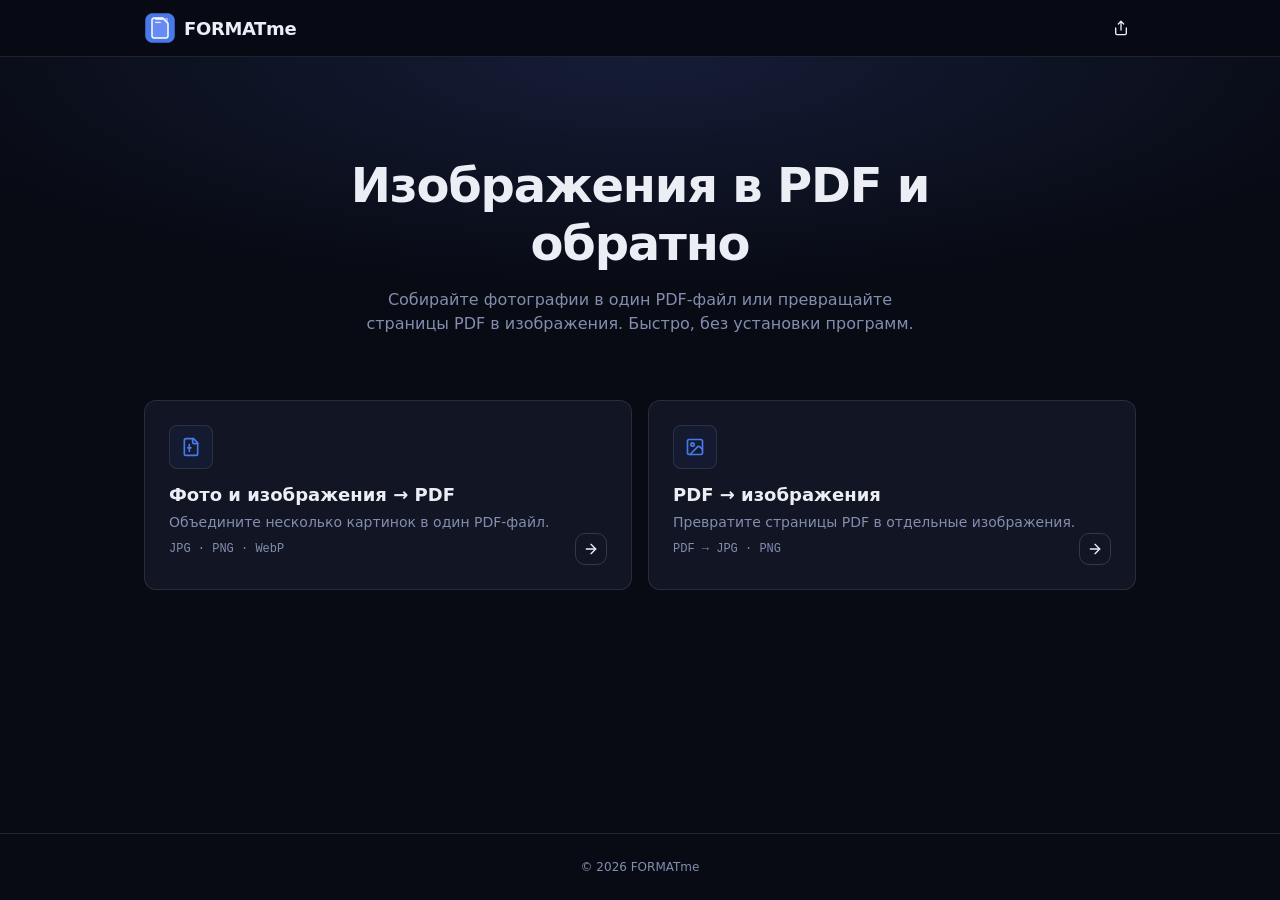
==== commit 004c2b4f: "stable version" ====
--- a/index.html
+++ b/index.html
@@ -35,8 +35,26 @@
   <body>
     <header class="site-header">
       <div class="container header-inner">
-        <a class="brand" href="./index.html">
-          <span class="brand-mark">
+        <div class="header-left">
+          <a class="brand" href="./index.html">
+            <img
+              class="brand-mark"
+              src="./logo.gif"
+              alt=""
+              width="32"
+              height="32"
+            />
+            FORMATme
+          </a>
+        </div>
+        <div class="header-actions">
+          <button
+            id="share-btn"
+            type="button"
+            class="btn btn-ghost btn-sm btn-icon header-btn"
+            aria-label="Поделиться сайтом"
+            title="Поделиться сайтом"
+          >
             <svg
               class="icon"
               width="16"
@@ -49,172 +67,16 @@
               stroke-linejoin="round"
               aria-hidden="true"
             >
-              <path
-                d="M9.937 15.5A2 2 0 0 0 8.5 14.063l-6.135-1.582a.5.5 0 0 1 0-.962L8.5 9.936A2 2 0 0 0 9.937 8.5l1.582-6.135a.5.5 0 0 1 .963 0L14.063 8.5A2 2 0 0 0 15.5 9.937l6.135 1.581a.5.5 0 0 1 0 .964L15.5 14.063a2 2 0 0 0-1.437 1.437l-1.582 6.135a.5.5 0 0 1-.963 0z"
-              />
-              <path d="M20 3v4" />
-              <path d="M22 5h-4" />
-              <path d="M4 17v2" />
-              <path d="M5 18H3" />
+              <path d="M4 12v8a2 2 0 0 0 2 2h12a2 2 0 0 0 2-2v-8" />
+              <path d="m16 6-4-4-4 4" />
+              <path d="M12 2v13" />
             </svg>
-          </span>
-          FORMATme
-        </a>
-        <button
-          id="install-btn"
-          type="button"
-          class="btn btn-outline btn-sm hidden"
-        >
-          <svg
-            class="icon"
-            width="16"
-            height="16"
-            viewBox="0 0 24 24"
-            fill="none"
-            stroke="currentColor"
-            stroke-width="2"
-            stroke-linecap="round"
-            stroke-linejoin="round"
-            aria-hidden="true"
+          </button>
+          <button
+            id="install-btn"
+            type="button"
+            class="btn btn-outline btn-sm hidden"
           >
-            <path d="M21 15v4a2 2 0 0 1-2 2H5a2 2 0 0 1-2-2v-4" />
-            <path d="m7 10 5 5 5-5" />
-            <path d="M12 15V3" />
-          </svg>
-          Установить
-        </button>
-      </div>
-    </header>
-
-    <main class="page">
-      <div class="page-glow" aria-hidden="true"></div>
-
-      <section class="hero">
-        <span class="badge badge-secondary">
-          <span class="pulse-dot" aria-hidden="true"></span>
-          Локальная конвертация · без установки
-        </span>
-        <h1>Изображения в PDF и обратно</h1>
-        <p class="hero-description">
-          Собирайте фотографии в один PDF-файл или превращайте страницы PDF в
-          изображения. Быстро, без установки программ.
-        </p>
-      </section>
-
-      <section class="tools-grid container">
-        <article class="card card-hover">
-          <div class="card-header">
-            <div class="tool-head">
-              <div class="tool-icon">
-                <svg
-                  class="icon"
-                  width="20"
-                  height="20"
-                  viewBox="0 0 24 24"
-                  fill="none"
-                  stroke="currentColor"
-                  stroke-width="2"
-                  stroke-linecap="round"
-                  stroke-linejoin="round"
-                  aria-hidden="true"
-                >
-                  <path
-                    d="M15 2H6a2 2 0 0 0-2 2v16a2 2 0 0 0 2 2h12a2 2 0 0 0 2-2V7Z"
-                  />
-                  <path d="M14 2v4a2 2 0 0 0 2 2h4" />
-                  <path d="M10 9v8" />
-                  <path d="M8 13h4" />
-                </svg>
-              </div>
-              <span class="badge">Готово</span>
-            </div>
-            <h2 class="tool-card-title">Фото и изображения → PDF</h2>
-            <p class="card-description">
-              Объедините несколько картинок в один PDF-файл.
-            </p>
-          </div>
-          <div class="card-content">
-            <ol class="steps">
-              <li>
-                <span class="step-num">1</span>
-                <span>Выберите одно или несколько изображений.</span>
-              </li>
-              <li>
-                <span class="step-num">2</span>
-                <span>Проверьте порядок страниц и уберите лишнее.</span>
-              </li>
-              <li>
-                <span class="step-num">3</span>
-                <span>Запустите конвертацию и скачайте готовый PDF.</span>
-              </li>
-            </ol>
-          </div>
-          <div class="card-footer card-footer-row">
-            <span class="formats">JPG · PNG · WebP</span>
-            <a class="btn btn-primary" href="./images-to-pdf.html">
-              Открыть инструмент
-            </a>
-          </div>
-        </article>
-
-        <article class="card card-hover">
-          <div class="card-header">
-            <div class="tool-head">
-              <div class="tool-icon">
-                <svg
-                  class="icon"
-                  width="20"
-                  height="20"
-                  viewBox="0 0 24 24"
-                  fill="none"
-                  stroke="currentColor"
-                  stroke-width="2"
-                  stroke-linecap="round"
-                  stroke-linejoin="round"
-                  aria-hidden="true"
-                >
-                  <rect width="18" height="18" x="3" y="3" rx="2" ry="2" />
-                  <circle cx="9" cy="9" r="2" />
-                  <path d="m21 15-3.086-3.086a2 2 0 0 0-2.828 0L6 21" />
-                </svg>
-              </div>
-              <span class="badge">Готово</span>
-            </div>
-            <h2 class="tool-card-title">PDF → изображения</h2>
-            <p class="card-description">
-              Превратите страницы PDF в отдельные изображения.
-            </p>
-          </div>
-          <div class="card-content">
-            <ol class="steps">
-              <li>
-                <span class="step-num">1</span>
-                <span>Загрузите PDF-файл.</span>
-              </li>
-              <li>
-                <span class="step-num">2</span>
-                <span>Дождитесь обработки страниц.</span>
-              </li>
-              <li>
-                <span class="step-num">3</span>
-                <span>
-                  Скачайте изображение или ZIP-архив со всеми страницами.
-                </span>
-              </li>
-            </ol>
-          </div>
-          <div class="card-footer card-footer-row">
-            <span class="formats">PDF → JPG · PNG</span>
-            <a class="btn btn-primary" href="./pdf-to-images.html">
-              Открыть инструмент
-            </a>
-          </div>
-        </article>
-      </section>
-
-      <section class="how-it-works container">
-        <div class="how-box">
-          <div class="how-title">
             <svg
               class="icon"
               width="16"
@@ -227,38 +89,134 @@
               stroke-linejoin="round"
               aria-hidden="true"
             >
-              <path d="m3 17 2 2 4-4" />
-              <path d="m3 7 2 2 4-4" />
-              <path d="M13 6h8" />
-              <path d="M13 12h8" />
-              <path d="M13 18h8" />
+              <path d="M21 15v4a2 2 0 0 1-2 2H5a2 2 0 0 1-2-2v-4" />
+              <path d="m7 10 5 5 5-5" />
+              <path d="M12 15V3" />
             </svg>
-            Как это работает
-          </div>
-          <div class="how-grid">
-            <div class="how-item">
-              <span class="step-num">1</span>
-              <div>
-                <h3>Выберите файлы</h3>
-                <p>Загрузите изображения или PDF-документ.</p>
-              </div>
+            Установить
+          </button>
+        </div>
+      </div>
+    </header>
+
+    <main class="page">
+      <div class="page-glow" aria-hidden="true"></div>
+
+      <section class="hero">
+        <h1>Изображения в PDF и обратно</h1>
+        <p class="hero-description">
+          Собирайте фотографии в один PDF-файл или превращайте страницы PDF в
+          изображения. Быстро, без установки программ.
+        </p>
+      </section>
+
+      <section class="tools-grid container">
+        <article class="card card-hover">
+          <div class="card-header">
+            <div class="tool-icon">
+              <svg
+                class="icon"
+                width="20"
+                height="20"
+                viewBox="0 0 24 24"
+                fill="none"
+                stroke="currentColor"
+                stroke-width="2"
+                stroke-linecap="round"
+                stroke-linejoin="round"
+                aria-hidden="true"
+              >
+                <path
+                  d="M15 2H6a2 2 0 0 0-2 2v16a2 2 0 0 0 2 2h12a2 2 0 0 0 2-2V7Z"
+                />
+                <path d="M14 2v4a2 2 0 0 0 2 2h4" />
+                <path d="M10 9v8" />
+                <path d="M8 13h4" />
+              </svg>
             </div>
-            <div class="how-item">
-              <span class="step-num">2</span>
-              <div>
-                <h3>Проверьте порядок</h3>
-                <p>Убедитесь, что страницы идут в нужном порядке.</p>
-              </div>
+            <h2 class="tool-card-title">Фото и изображения → PDF</h2>
+            <p class="card-description">
+              Объедините несколько картинок в один PDF-файл.
+            </p>
+          </div>
+          <div class="card-footer card-footer-row">
+            <span class="formats">JPG · PNG · WebP</span>
+            <a
+              class="btn btn-outline btn-sm btn-icon btn-arrow"
+              href="./images-to-pdf.html"
+              aria-label="Перейти к инструменту «Фото и изображения → PDF»"
+              title="Открыть инструмент"
+            >
+              <svg
+                class="icon"
+                width="16"
+                height="16"
+                viewBox="0 0 24 24"
+                fill="none"
+                stroke="currentColor"
+                stroke-width="2"
+                stroke-linecap="round"
+                stroke-linejoin="round"
+                aria-hidden="true"
+              >
+                <path d="M5 12h14" />
+                <path d="m12 5 7 7-7 7" />
+              </svg>
+            </a>
+          </div>
+        </article>
+
+        <article class="card card-hover">
+          <div class="card-header">
+            <div class="tool-icon">
+              <svg
+                class="icon"
+                width="20"
+                height="20"
+                viewBox="0 0 24 24"
+                fill="none"
+                stroke="currentColor"
+                stroke-width="2"
+                stroke-linecap="round"
+                stroke-linejoin="round"
+                aria-hidden="true"
+              >
+                <rect width="18" height="18" x="3" y="3" rx="2" ry="2" />
+                <circle cx="9" cy="9" r="2" />
+                <path d="m21 15-3.086-3.086a2 2 0 0 0-2.828 0L6 21" />
+              </svg>
             </div>
-            <div class="how-item">
-              <span class="step-num">3</span>
-              <div>
-                <h3>Скачайте результат</h3>
-                <p>Получите готовый PDF или архив с изображениями.</p>
-              </div>
-            </div>
-          </div>
-        </div>
+            <h2 class="tool-card-title">PDF → изображения</h2>
+            <p class="card-description">
+              Превратите страницы PDF в отдельные изображения.
+            </p>
+          </div>
+          <div class="card-footer card-footer-row">
+            <span class="formats">PDF → JPG · PNG</span>
+            <a
+              class="btn btn-outline btn-sm btn-icon btn-arrow"
+              href="./pdf-to-images.html"
+              aria-label="Перейти к инструменту «PDF → изображения»"
+              title="Открыть инструмент"
+            >
+              <svg
+                class="icon"
+                width="16"
+                height="16"
+                viewBox="0 0 24 24"
+                fill="none"
+                stroke="currentColor"
+                stroke-width="2"
+                stroke-linecap="round"
+                stroke-linejoin="round"
+                aria-hidden="true"
+              >
+                <path d="M5 12h14" />
+                <path d="m12 5 7 7-7 7" />
+              </svg>
+            </a>
+          </div>
+        </article>
       </section>
     </main>
 
--- a/css/style.css
+++ b/css/style.css
@@ -119,24 +119,40 @@
   gap: 0.75rem;
 }
 
+.header-left {
+  display: flex;
+  align-items: center;
+  gap: 0.25rem;
+  min-width: 0;
+}
+
+.header-actions {
+  display: flex;
+  align-items: center;
+  gap: 0.25rem;
+}
+
+.header-back,
+.header-btn {
+  flex-shrink: 0;
+}
+
 .brand {
   display: inline-flex;
   align-items: center;
   gap: 0.5rem;
+  min-width: 0;
   font-size: 1.125rem;
   font-weight: 600;
   letter-spacing: -0.02em;
 }
 
 .brand-mark {
-  display: flex;
+  display: block;
   height: 2rem;
   width: 2rem;
-  align-items: center;
-  justify-content: center;
+  flex-shrink: 0;
   border-radius: 0.5rem;
-  background-color: var(--primary);
-  color: var(--primary-foreground);
 }
 
 /* ---------- Buttons ---------- */
@@ -202,6 +218,13 @@
   padding: 0.375rem;
 }
 
+.btn-arrow {
+  flex-shrink: 0;
+  width: 2rem;
+  height: 2rem;
+  padding: 0;
+}
+
 .btn .icon {
   flex-shrink: 0;
 }
@@ -230,25 +253,6 @@
   border-color: transparent;
   background-color: var(--secondary);
   color: var(--secondary-foreground);
-}
-
-.pulse-dot {
-  display: inline-block;
-  width: 0.375rem;
-  height: 0.375rem;
-  border-radius: 9999px;
-  background-color: #34d399;
-  animation: pulse-dot 2s cubic-bezier(0.4, 0, 0.6, 1) infinite;
-}
-
-@keyframes pulse-dot {
-  0%,
-  100% {
-    opacity: 1;
-  }
-  50% {
-    opacity: 0.45;
-  }
 }
 
 /* ---------- Cards ---------- */
@@ -402,42 +406,6 @@
   margin-top: 0.75rem;
 }
 
-.steps {
-  list-style: none;
-  margin: 1rem 0 0;
-  padding: 0;
-  display: flex;
-  flex-direction: column;
-  gap: 0.625rem;
-}
-
-.steps li {
-  display: flex;
-  gap: 0.75rem;
-  font-size: 0.875rem;
-}
-
-.step-num {
-  margin-top: 0.125rem;
-  display: flex;
-  height: 1.25rem;
-  width: 1.25rem;
-  flex-shrink: 0;
-  align-items: center;
-  justify-content: center;
-  border-radius: 0.375rem;
-  border: 1px solid var(--border);
-  background-color: color-mix(in srgb, var(--muted) 40%, transparent);
-  font-family: var(--font-mono);
-  font-size: 0.6875rem;
-  font-variant-numeric: tabular-nums;
-  color: var(--muted-foreground);
-}
-
-.steps li span:last-child {
-  color: var(--muted-foreground);
-}
-
 .card-footer-row {
   display: flex;
   align-items: center;
@@ -448,66 +416,6 @@
 .formats {
   font-family: var(--font-mono);
   font-size: 0.75rem;
-  color: var(--muted-foreground);
-}
-
-.how-it-works {
-  margin: 0 auto;
-  max-width: 64rem;
-  padding: 0 1rem 5rem;
-}
-
-.how-box {
-  border: 1px solid var(--border);
-  border-radius: var(--radius);
-  background-color: color-mix(in srgb, var(--card) 50%, transparent);
-  padding: 1.5rem;
-}
-
-.how-title {
-  display: flex;
-  align-items: center;
-  gap: 0.5rem;
-  font-size: 0.875rem;
-  font-weight: 500;
-}
-
-.how-title .icon {
-  color: var(--primary);
-}
-
-.how-grid {
-  margin-top: 1.25rem;
-  display: grid;
-  gap: 1.5rem;
-}
-
-@media (min-width: 640px) {
-  .how-grid {
-    grid-template-columns: repeat(3, minmax(0, 1fr));
-  }
-}
-
-.how-item {
-  display: flex;
-  gap: 0.75rem;
-}
-
-.how-item .step-num {
-  height: 1.75rem;
-  width: 1.75rem;
-  margin-top: 0;
-  font-size: 0.75rem;
-}
-
-.how-item h3 {
-  font-size: 0.875rem;
-  font-weight: 500;
-}
-
-.how-item p {
-  margin-top: 0.25rem;
-  font-size: 0.875rem;
   color: var(--muted-foreground);
 }
 
